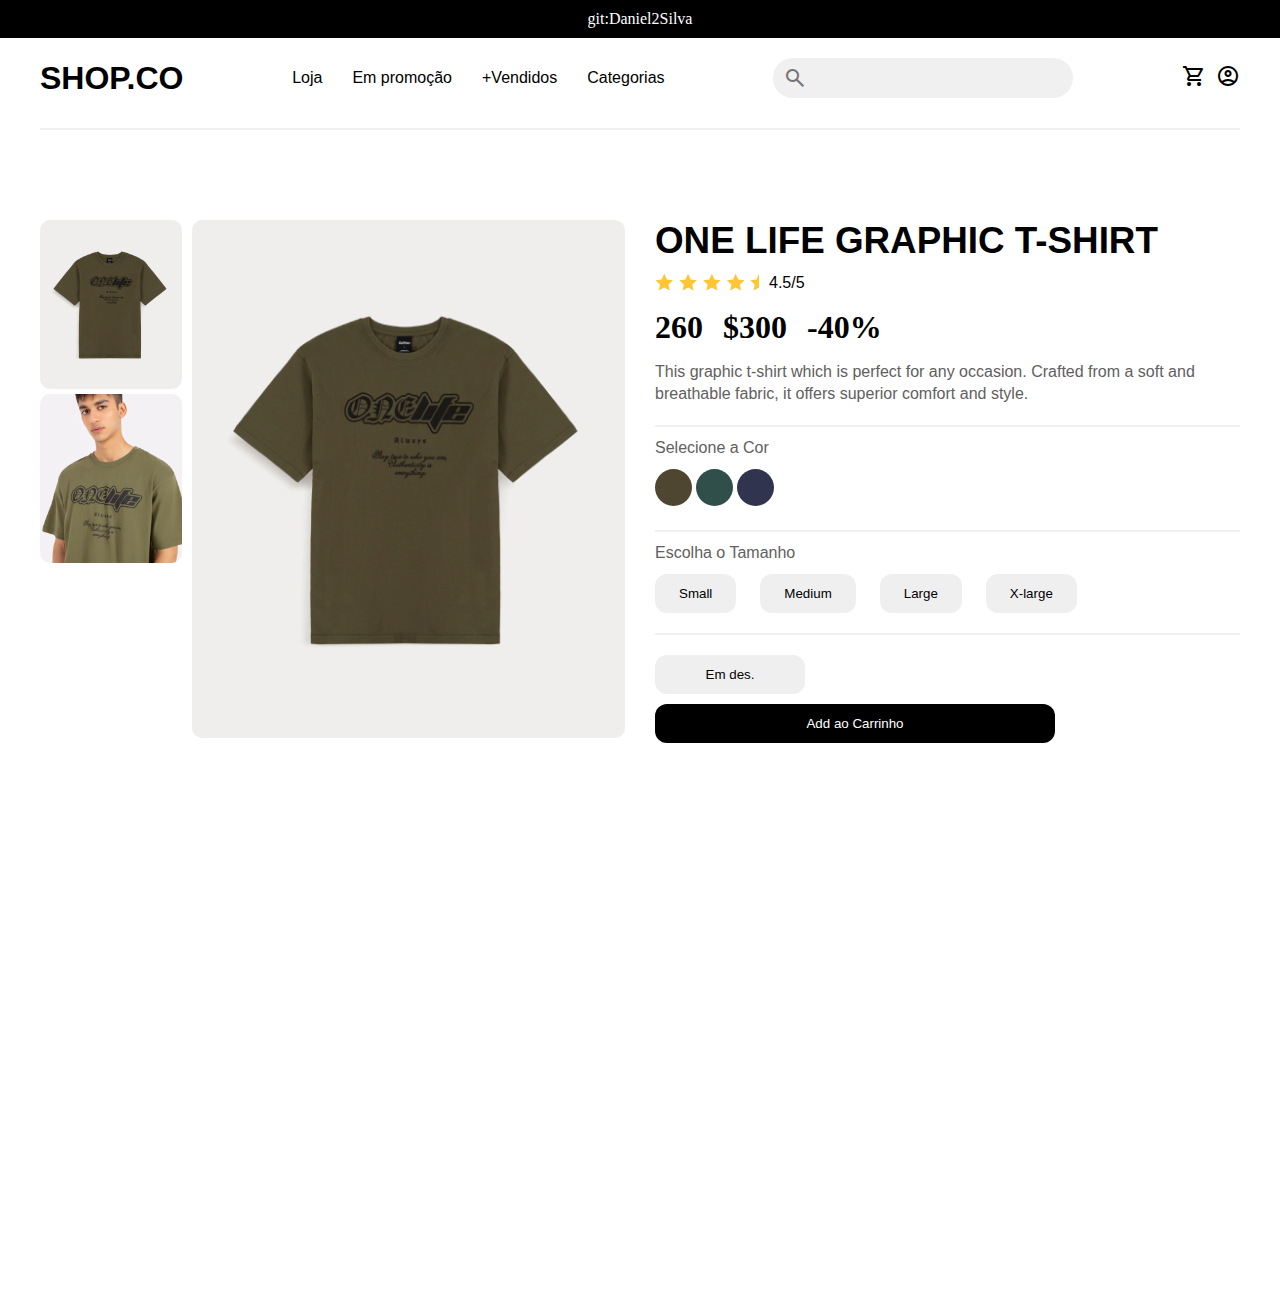
==== produto.html @ 4d1979d1 "nova pagina de produto" ====
<!DOCTYPE html>
<html lang="en">
  <head>
    <meta charset="UTF-8" />
    <meta name="viewport" content="width=device-width, initial-scale=1.0" />
    <title>SHOPE.CO</title>
    <link rel="stylesheet" href="./css/style.css" />
    <link
      rel="stylesheet"
      href="https://fonts.googleapis.com/css2?family=Material+Symbols+Outlined:opsz,wght,FILL,GRAD@20..48,100..700,0..1,-50..200"
    />
    <link
      rel="stylesheet"
      href="https://fonts.googleapis.com/css2?family=Material+Symbols+Outlined:opsz,wght,FILL,GRAD@20..48,100..700,0..1,-50..200"
    />
    <link
      rel="stylesheet"
      href="https://cdnjs.cloudflare.com/ajax/libs/font-awesome/6.4.0/css/all.min.css"
    />
  </head>
  <body>
    <div class="cor-bg-p1 top-fixo">
      <div class="header-top">
        <p class="cor-p2">git:Daniel2Silva</p>
      </div>
    </div>
    <header>
      <div class="header-fixo cor-bg-p2" data-scroll="animado">
        <div class="container cor-bg-p2">
          <div class="container-header cor-bg-p2 barra-header">
            <div>
              <a class="logo cor-p1" href="./index.html">SHOP.CO</a>
            </div>
            <nav class="nav">
              <ul class="nav-itens f2-m" data-menu="nav">
                <li><a href="#loja">Loja</a></li>
                <li><a href="#promocao">Em promoção</a></li>
                <li><a href="#vendido">+Vendidos</a></li>
                <li><a href="#categoria">Categorias</a></li>
              </ul>
            </nav>
            <div class="barra-pesquisa">
              <input
                class="pesquisa material-symbols-outlined"
                type="text"
                placeholder="search"
              />
            </div>
            <div class="contamenu">
              <span class="material-symbols-outlined cart">
                shopping_cart
              </span>
              <span class="material-symbols-outlined conta" data-modal="conta">
                account_circle
              </span>
              <button class="menu-mobile" data-menu="btn-mobile">
                <span class="hamburger"></span>
              </button>
            </div>
          </div>
        </div>
      </div>
    </header>
    <main>
      <section>
        <div class="container">
          <div class="container-produto">
            <div class="produto-esquerdo">
              <div class="img-esquerda" data-tab-produto="imagem-pequena">
                <img src="./img/foto1.png" alt="" />
                <img src="./img/foto2.png" alt="" />
              <!--   <img src="./img/foto3.png" alt="" /> -->
              </div>
              <div class="img-direita" data-tab-produto="imagem-grande">
                <img src="./img/foto1.png" alt="" />
                <img src="./img/foto2.png" alt="" />
                <img src="./img/foto3.png" alt="" />
              </div>
            </div>
            <div class="produto-direito">
              <h1 class="titulo-produto">ONE LIFE GRAPHIC T-SHIRT</h1>
              <div class="avaliacao">
                <img src="./img/Frame 10.svg" alt="" />
                <span class="f2-m">4.5/5</span>
              </div>
              <div class="precos">
                <span>260</span>
                <span>$300</span>
                <span>-40%</span>
              </div>
              <p class="f2-m cor-p4 barra-produto">
                This graphic t-shirt which is perfect for any occasion. Crafted
                from a soft and breathable fabric, it offers superior comfort
                and style.
              </p>
              <div class="cores-tamanhos">
                <p class="f2-m cor-p4">Selecione a Cor</p>
                <div class="cores-selecao barra-produto">
                  <button class="roupa-cor1"></button>
                  <button class="roupa-cor2"></button>
                  <button class="roupa-cor3"></button>
                </div>
                <div>
                  <p class="f2-m cor-p4">Escolha o Tamanho</p>
                  <div class="tamanho-produto barra-produto">
                    <button>Small</button>
                    <button>Medium</button>
                    <button>Large</button>
                    <button>X-large</button>
                  </div>
                </div>
                <div class="botoes-carrinho">
                  <button class="botao-quantia">Em des.</button>
                  <button class="add-carrinho">Add ao Carrinho</button>
                </div>
              </div>
            </div>
          </div>
        </div>
      </section>
    </main>
    <footer>
      <div class="footer-bg cor-bg-p3" data-scroll="animado">
        <div class="container">
          <div class="inscricao cor-bg-p1">
            <div>
              <h1 class="f1-m cor-p2">
                FIQUE POR DENTRO SOBRE NOSSOS LANÇAMENTOS
              </h1>
            </div>
            <div class="email-botao">
              <input
                class="input-email material-symbols-outlined"
                type="text"
                placeholder="email"
              />
              <p class="enviar-email">Se Inscrever</p>
            </div>
          </div>
          <div class="footer">
            <section class="footer-itens">
              <a class="logo cor-p1" href="">SHOP.CO</a>
              <p class="f2-m cor-p4 txt-footer">
                We have clothes that suits your style and which you re proud to
                wear. From women to men.
              </p>
              <div class="icones-footer">
                <a href="https://www.facebook.com" target="_blank">
                  <i class="fab fa-facebook icone-tam"></i>
                </a>
                <a href="https://www.linkedin.com" target="_blank">
                  <i class="fab fa-linkedin icone-tam"></i>
                </a>
                <a href="https://www.instagram.com" target="_blank">
                  <i class="fab fa-instagram icone-tam"></i>
                </a>
              </div>
            </section>
            <section>
              <h1>EMPRESA</h1>
              <ul class="lista-footer">
                <li class="f2-m cor-p4">Sobre</li>
                <li class="f2-m cor-p4">Ferramentas</li>
                <li class="f2-m cor-p4">Trabalhos</li>
                <li class="f2-m cor-p4">Carreira</li>
              </ul>
            </section>
            <section>
              <h1>AJUDA</h1>
              <ul class="lista-footer">
                <li class="f2-m cor-p4">Suporte</li>
                <li class="f2-m cor-p4">Detalhes de entrega</li>
                <li class="f2-m cor-p4">Termos e CondiçoÊs</li>
                <li class="f2-m cor-p4">Politica de Privacidade</li>
              </ul>
            </section>
            <section>
              <h1>FAQ</h1>
              <ul class="lista-footer">
                <li class="f2-m cor-p4">Conta</li>
                <li class="f2-m cor-p4">Confugurar Entrega</li>
                <li class="f2-m cor-p4">Pedidos</li>
                <li class="f2-m cor-p4">Pagamento</li>
              </ul>
            </section>
          </div>
        </div>
      </div>
    </footer>

    <section class="container-modal" data-modal="modal">
      <div class="modal">
        <button class="fechar" data-modal="fechar">X</button>
        <form action="" class="login">
          <div class="login-input">
            <label for="email" class="f2-m">Email</label>
            <input type="text" for="email" id="email" />
          </div>
          <div class="login-input">
            <label for="senha" class="f2-m">Senha</label>
            <input type="password" for="senha" id="senha" />
            <a class="recuperar-senha" href="">Esqueceu sua senha?</a>
          </div>
          <button type="submit" class="btn-enviar f2-m">Entrar</button>
          <span>É Novo? <a class="cadastro" href="">Cadastre-se Aqui!</a></span>
        </form>
      </div>
    </section>
    <script type="module" src="./js/script.js"></script>
  </body>
</html>
---- css/style.css ----
/* Paginas */
@import url(./global.css);
@import url(./header.css);
@import url(./main.css);
@import url(./promocao.css);
@import url(./maisvendido.css);
@import url(./estilo.css);
@import url(./comentarios.css);
@import url(./footer.css);
@import url(./modal.css);
@import url(./produto.css);



/* Utilitarios  */
@import url(./utilitarios/tipografia.css);
@import url(./utilitarios/cores.css);
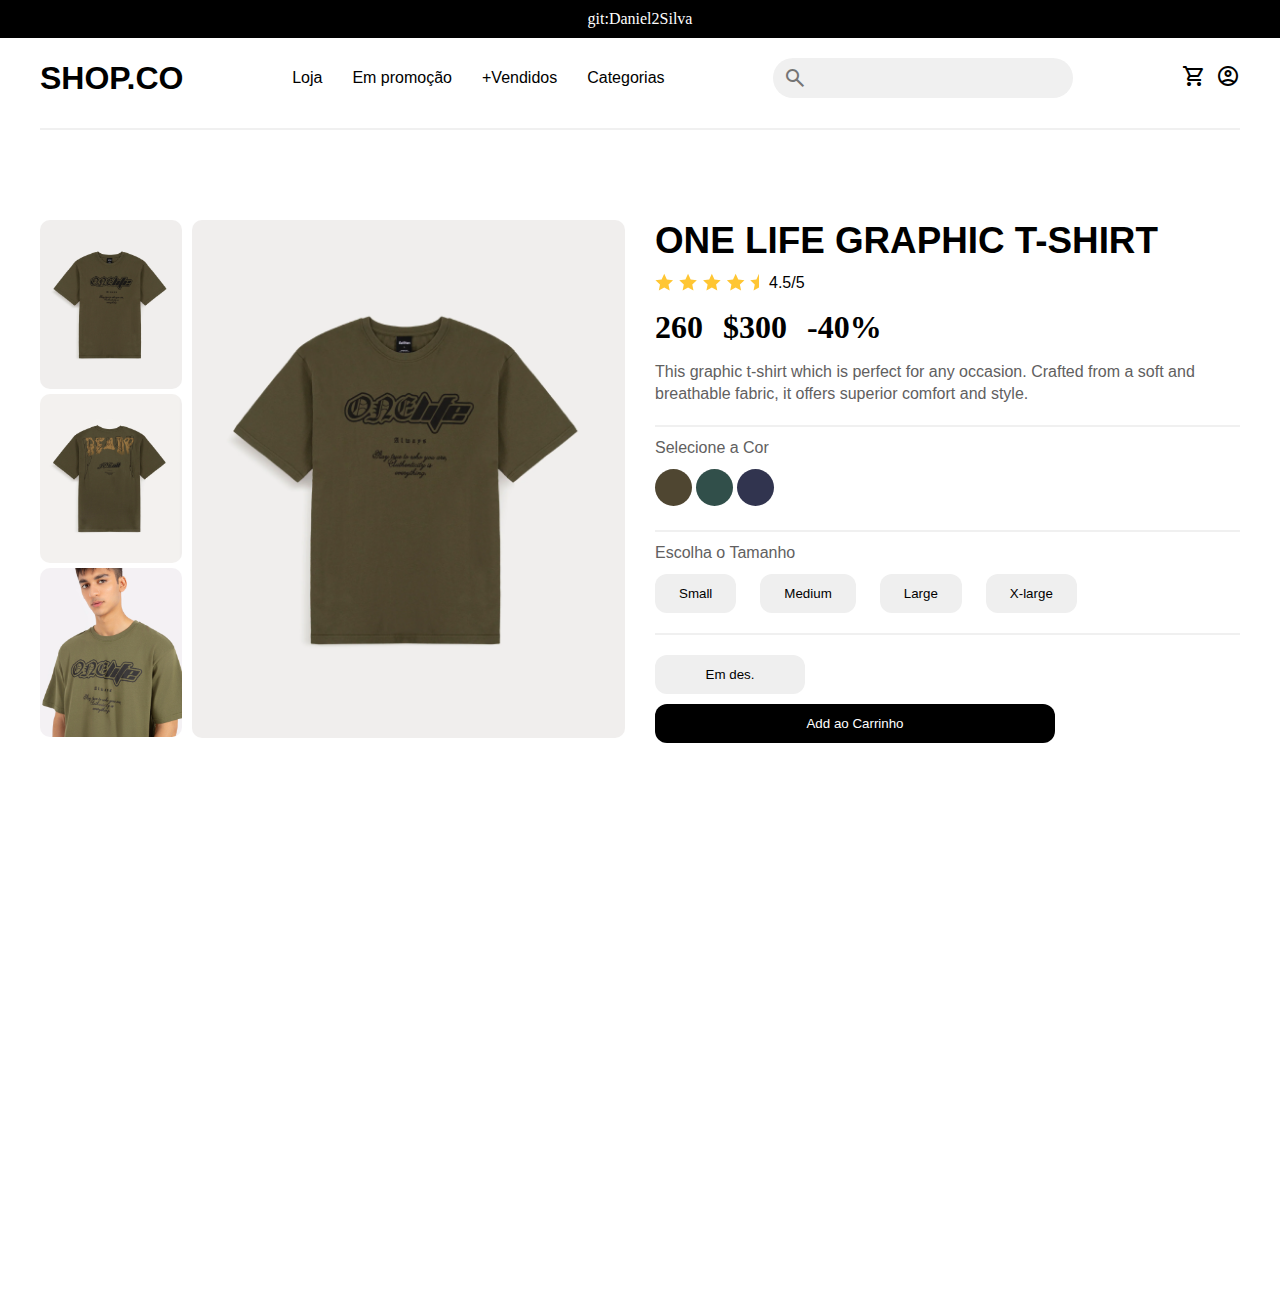
==== commit 2921252e: "terminando pagina de 1 produto" ====
--- a/produto.html
+++ b/produto.html
@@ -68,13 +68,13 @@
             <div class="produto-esquerdo">
               <div class="img-esquerda" data-tab-produto="imagem-pequena">
                 <img src="./img/foto1.png" alt="" />
+                <img src="./img/foto3.png" alt="" />
                 <img src="./img/foto2.png" alt="" />
-              <!--   <img src="./img/foto3.png" alt="" /> -->
               </div>
               <div class="img-direita" data-tab-produto="imagem-grande">
                 <img src="./img/foto1.png" alt="" />
+                <img src="./img/foto3.png" alt="" />
                 <img src="./img/foto2.png" alt="" />
-                <img src="./img/foto3.png" alt="" />
               </div>
             </div>
             <div class="produto-direito">
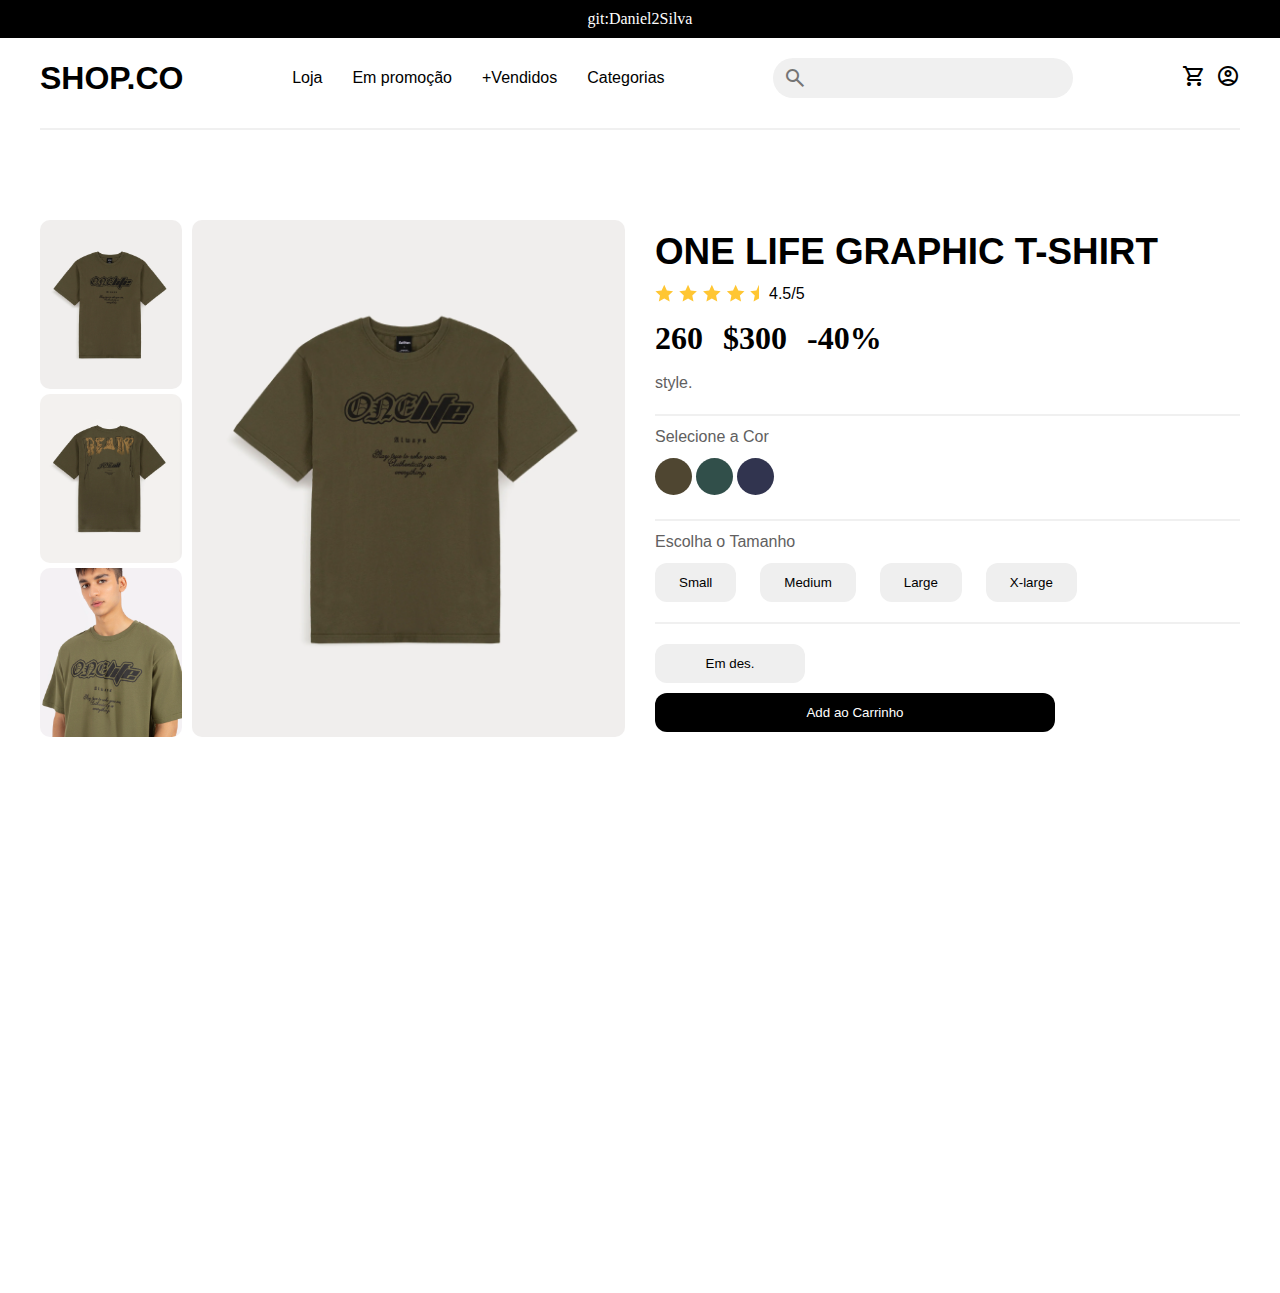
==== commit 98aaf612: "atualizaçao na pagina de produto" ====
--- a/produto.html
+++ b/produto.html
@@ -89,9 +89,7 @@
                 <span>-40%</span>
               </div>
               <p class="f2-m cor-p4 barra-produto">
-                This graphic t-shirt which is perfect for any occasion. Crafted
-                from a soft and breathable fabric, it offers superior comfort
-                and style.
+                style.
               </p>
               <div class="cores-tamanhos">
                 <p class="f2-m cor-p4">Selecione a Cor</p>
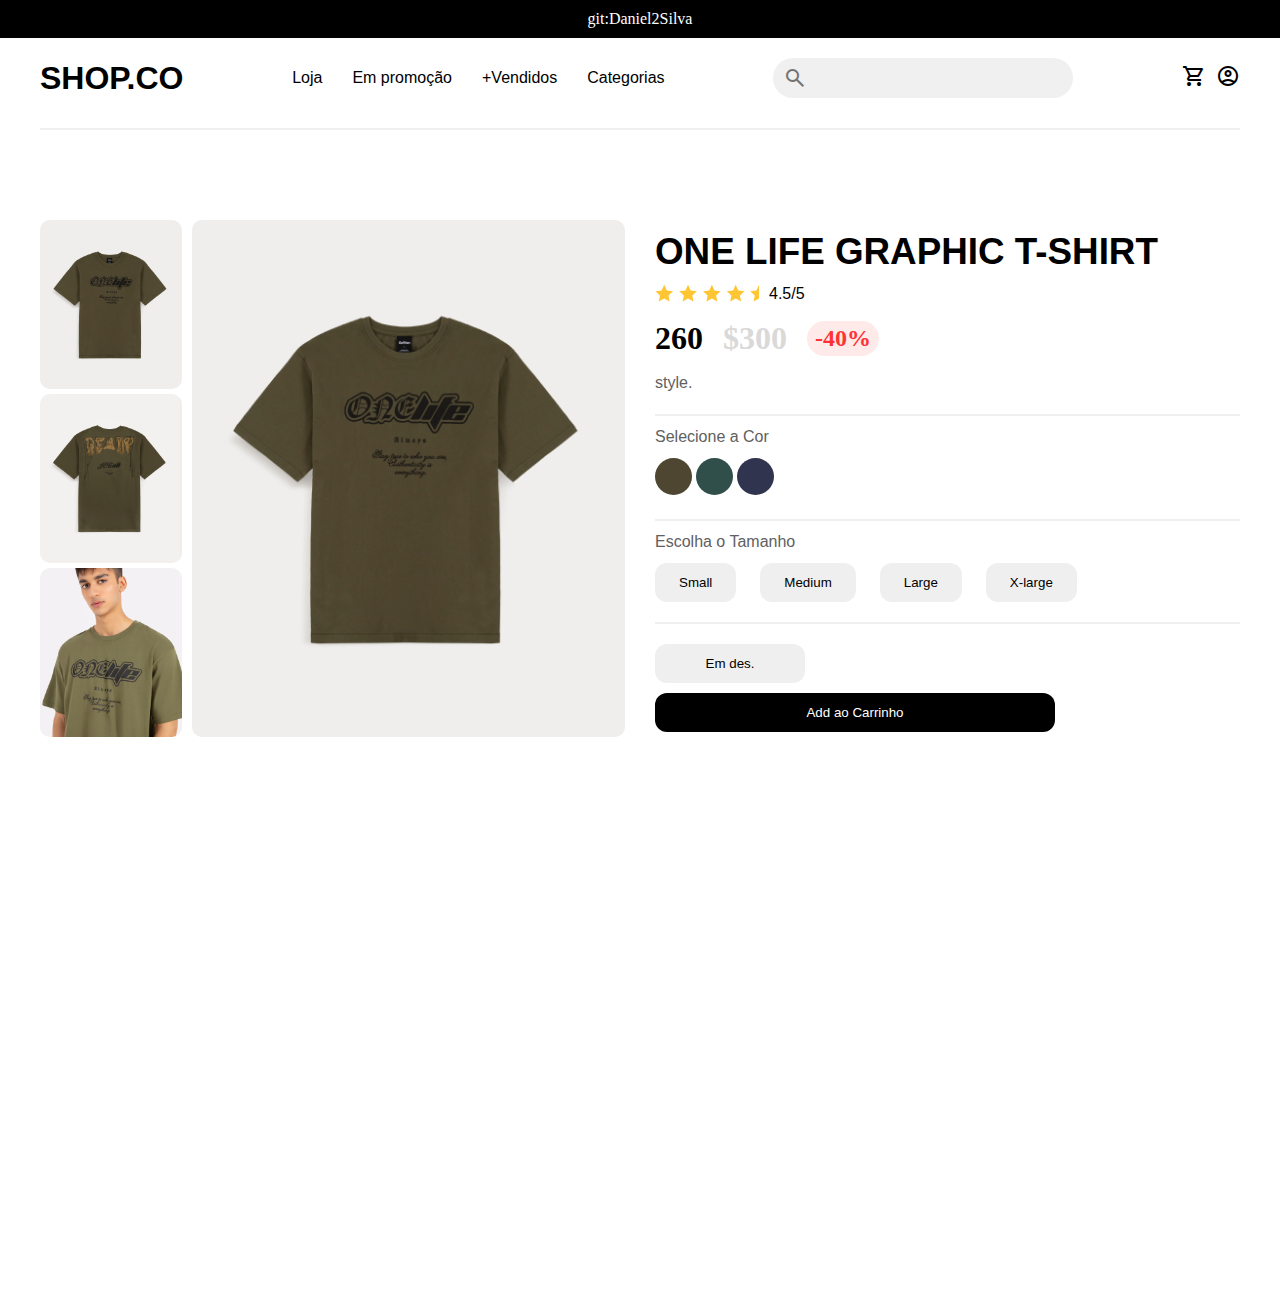
==== commit 63d08122: "melhorias visuais e adc cores aos preços" ====
--- a/produto.html
+++ b/produto.html
@@ -84,13 +84,11 @@
                 <span class="f2-m">4.5/5</span>
               </div>
               <div class="precos">
-                <span>260</span>
-                <span>$300</span>
-                <span>-40%</span>
-              </div>
-              <p class="f2-m cor-p4 barra-produto">
-                style.
-              </p>
+                <span class="preco-novo">260</span>
+                <span class="preco-ant">$300</span>
+                <span class="preco-desc">-40%</span>
+              </div>
+              <p class="f2-m cor-p4 barra-produto">style.</p>
               <div class="cores-tamanhos">
                 <p class="f2-m cor-p4">Selecione a Cor</p>
                 <div class="cores-selecao barra-produto">
